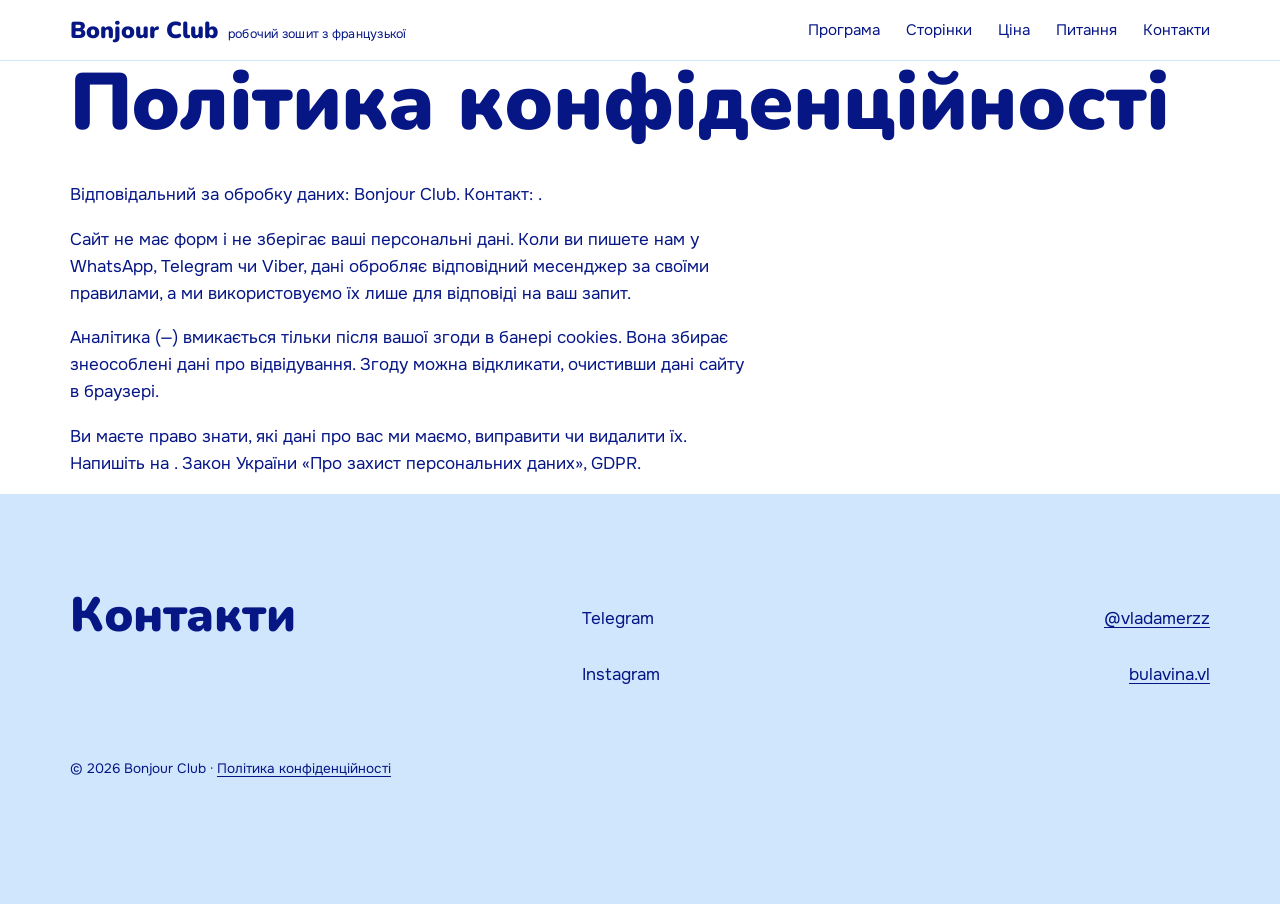
==== privacy/index.html @ 385d6c23 "Update site 2026-11-17" ====
<!doctype html>
<html lang="uk">
<head>
<meta charset="utf-8">
<meta name="viewport" content="width=device-width, initial-scale=1">
<base href="../">
<title>Політика конфіденційності · Bonjour Club</title>
<meta name="description" content="">
<meta name="robots" content="noindex">
<meta property="og:type" content="website">
<meta property="og:title" content="Політика конфіденційності · Bonjour Club">
<meta property="og:description" content="">
<meta property="og:image" content="https://vibecoder-bulavin.github.io/bonjour-club/assets/cover.jpg">
<link rel="icon" href="data:image/svg+xml,%3Csvg%20xmlns%3D%27http%3A//www.w3.org/2000/svg%27%20viewBox%3D%270%200%2064%2064%27%3E%3Crect%20width%3D%2764%27%20height%3D%2764%27%20rx%3D%2712%27%20fill%3D%27%23061685%27/%3E%3Ctext%20x%3D%2732%27%20y%3D%2744%27%20font-size%3D%2736%27%20text-anchor%3D%27middle%27%20fill%3D%27white%27%20font-family%3D%27Georgia%2Cserif%27%3EB%3C/text%3E%3C/svg%3E">
<link rel="preconnect" href="https://fonts.googleapis.com">
<link rel="preconnect" href="https://fonts.gstatic.com" crossorigin>
<link rel="stylesheet" href="https://fonts.googleapis.com/css2?family=Nunito:wght@800;900&family=Onest:wght@400;500;600&display=swap">
<link rel="stylesheet" href="style.css?v=2611172050">

<script type="application/ld+json">{"@context": "https://schema.org", "@type": "Course", "name": "Bonjour Club", "url": "https://vibecoder-bulavin.github.io/bonjour-club/", "image": "https://vibecoder-bulavin.github.io/bonjour-club/assets/cover.jpg", "sameAs": ["https://instagram.com/bulavina.vl"]}</script>
</head>
<body class="p-pop m-seo">
<div class="site">
<header class="top"><div class="wrap bar">
<a class="logo" href="./">Bonjour Club<small>робочий зошит з французької</small></a>
<nav><a href="#programa">Програма</a><a href="#gallery">Сторінки</a><a href="#cina">Ціна</a><a href="#faq">Питання</a><a href="#contacts">Контакти</a></nav>
</div></header>
<main>
<section class="hero"><div class="wrap prose"><h1>Політика конфіденційності</h1><p>Відповідальний за обробку даних: Bonjour Club. Контакт: .</p><p>Сайт не має форм і не зберігає ваші персональні дані. Коли ви пишете нам у WhatsApp, Telegram чи Viber, дані обробляє відповідний месенджер за своїми правилами, а ми використовуємо їх лише для відповіді на ваш запит.</p><p>Аналітика (—) вмикається тільки після вашої згоди в банері cookies. Вона збирає знеособлені дані про відвідування. Згоду можна відкликати, очистивши дані сайту в браузері.</p><p>Ви маєте право знати, які дані про вас ми маємо, виправити чи видалити їх. Напишіть на . Закон України «Про захист персональних даних», GDPR.</p></div></section>
</main>
<footer id="contacts" class="foot"><div class="wrap"><div class="foot-grid"><div><h2>Контакти</h2></div><ul class="contacts"><li><span>Telegram</span><a href="https://t.me/vladamerzz" target="_blank" rel="noopener" data-goal="telegram">@vladamerzz</a></li><li><span>Instagram</span><a href="https://instagram.com/bulavina.vl" target="_blank" rel="noopener">bulavina.vl</a></li></ul></div><p class="muted small">© 2026 Bonjour Club · <a href="privacy/">Політика конфіденційності</a></p></div></footer>
</div>

<div class="mbar"><a href="https://t.me/vladamerzz" class="btn" target="_blank" rel="noopener" data-goal="telegram">Написати в Telegram</a></div>

<script type="application/json" id="cfg">{"msg": "Привіт! Хочу Bonjour Club за 19 €.", "page": "privacy/", "brand": "Bonjour Club", "t": {"err_name": "Вкажіть ім'я", "err_phone": "Перевірте номер телефону", "sending": "Надсилаємо…"}}</script>
<script src="site.js?v=2611172050" defer></script>
</body>
</html>
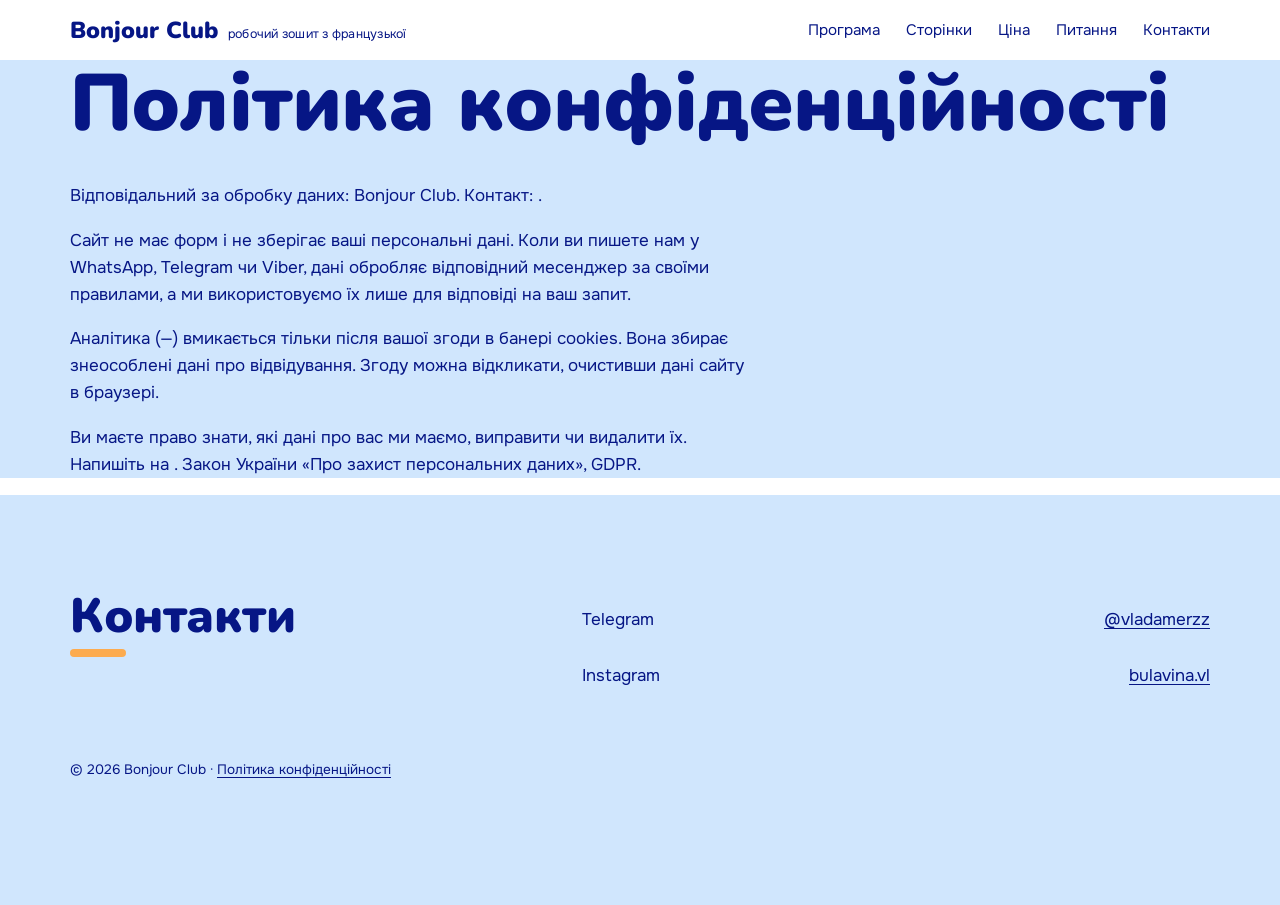
==== commit dd3e8dc2: "Update site 2026-11-17" ====
--- a/privacy/index.html
+++ b/privacy/index.html
@@ -15,7 +15,7 @@
 <link rel="preconnect" href="https://fonts.googleapis.com">
 <link rel="preconnect" href="https://fonts.gstatic.com" crossorigin>
 <link rel="stylesheet" href="https://fonts.googleapis.com/css2?family=Nunito:wght@800;900&family=Onest:wght@400;500;600&display=swap">
-<link rel="stylesheet" href="style.css?v=2611172050">
+<link rel="stylesheet" href="style.css?v=2611172055">
 
 <script type="application/ld+json">{"@context": "https://schema.org", "@type": "Course", "name": "Bonjour Club", "url": "https://vibecoder-bulavin.github.io/bonjour-club/", "image": "https://vibecoder-bulavin.github.io/bonjour-club/assets/cover.jpg", "sameAs": ["https://instagram.com/bulavina.vl"]}</script>
 </head>
@@ -34,6 +34,6 @@
 <div class="mbar"><a href="https://t.me/vladamerzz" class="btn" target="_blank" rel="noopener" data-goal="telegram">Написати в Telegram</a></div>
 
 <script type="application/json" id="cfg">{"msg": "Привіт! Хочу Bonjour Club за 19 €.", "page": "privacy/", "brand": "Bonjour Club", "t": {"err_name": "Вкажіть ім'я", "err_phone": "Перевірте номер телефону", "sending": "Надсилаємо…"}}</script>
-<script src="site.js?v=2611172050" defer></script>
+<script src="site.js?v=2611172055" defer></script>
 </body>
 </html>
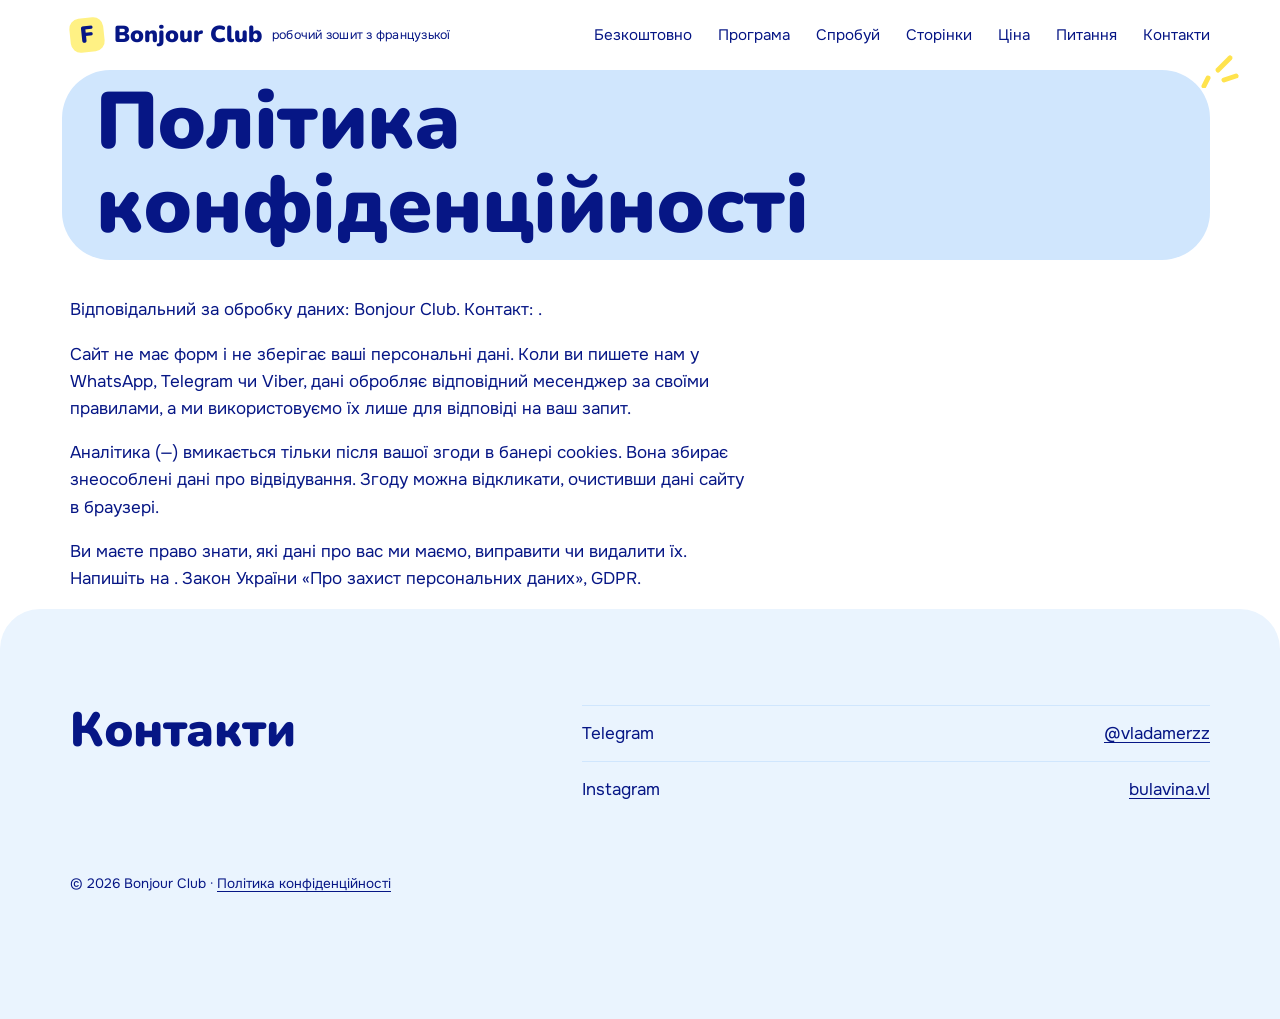
==== commit 041f8234: "Bonjour Club: interactive version, Vercel config" ====
--- a/privacy/index.html
+++ b/privacy/index.html
@@ -10,20 +10,20 @@
 <meta property="og:type" content="website">
 <meta property="og:title" content="Політика конфіденційності · Bonjour Club">
 <meta property="og:description" content="">
-<meta property="og:image" content="https://vibecoder-bulavin.github.io/bonjour-club/assets/cover.jpg">
+<meta property="og:image" content="https://bonjour-club.vercel.app/assets/cover.jpg">
 <link rel="icon" href="data:image/svg+xml,%3Csvg%20xmlns%3D%27http%3A//www.w3.org/2000/svg%27%20viewBox%3D%270%200%2064%2064%27%3E%3Crect%20width%3D%2764%27%20height%3D%2764%27%20rx%3D%2712%27%20fill%3D%27%23061685%27/%3E%3Ctext%20x%3D%2732%27%20y%3D%2744%27%20font-size%3D%2736%27%20text-anchor%3D%27middle%27%20fill%3D%27white%27%20font-family%3D%27Georgia%2Cserif%27%3EB%3C/text%3E%3C/svg%3E">
 <link rel="preconnect" href="https://fonts.googleapis.com">
 <link rel="preconnect" href="https://fonts.gstatic.com" crossorigin>
 <link rel="stylesheet" href="https://fonts.googleapis.com/css2?family=Nunito:wght@800;900&family=Onest:wght@400;500;600&display=swap">
-<link rel="stylesheet" href="style.css?v=2611172055">
+<link rel="stylesheet" href="style.css?v=2611181726">
 
-<script type="application/ld+json">{"@context": "https://schema.org", "@type": "Course", "name": "Bonjour Club", "url": "https://vibecoder-bulavin.github.io/bonjour-club/", "image": "https://vibecoder-bulavin.github.io/bonjour-club/assets/cover.jpg", "sameAs": ["https://instagram.com/bulavina.vl"]}</script>
+<script type="application/ld+json">{"@context": "https://schema.org", "@type": "Course", "name": "Bonjour Club", "url": "https://bonjour-club.vercel.app/", "image": "https://bonjour-club.vercel.app/assets/cover.jpg", "sameAs": ["https://instagram.com/bulavina.vl"]}</script>
 </head>
-<body class="p-pop m-seo">
+<body class="p-pop m-seo anim">
 <div class="site">
 <header class="top"><div class="wrap bar">
 <a class="logo" href="./">Bonjour Club<small>робочий зошит з французької</small></a>
-<nav><a href="#programa">Програма</a><a href="#gallery">Сторінки</a><a href="#cina">Ціна</a><a href="#faq">Питання</a><a href="#contacts">Контакти</a></nav>
+<nav><a href="#free">Безкоштовно</a><a href="#programa">Програма</a><a href="#sprobuy">Спробуй</a><a href="#gallery">Сторінки</a><a href="#cina">Ціна</a><a href="#faq">Питання</a><a href="#contacts">Контакти</a></nav>
 </div></header>
 <main>
 <section class="hero"><div class="wrap prose"><h1>Політика конфіденційності</h1><p>Відповідальний за обробку даних: Bonjour Club. Контакт: .</p><p>Сайт не має форм і не зберігає ваші персональні дані. Коли ви пишете нам у WhatsApp, Telegram чи Viber, дані обробляє відповідний месенджер за своїми правилами, а ми використовуємо їх лише для відповіді на ваш запит.</p><p>Аналітика (—) вмикається тільки після вашої згоди в банері cookies. Вона збирає знеособлені дані про відвідування. Згоду можна відкликати, очистивши дані сайту в браузері.</p><p>Ви маєте право знати, які дані про вас ми маємо, виправити чи видалити їх. Напишіть на . Закон України «Про захист персональних даних», GDPR.</p></div></section>
@@ -31,9 +31,9 @@
 <footer id="contacts" class="foot"><div class="wrap"><div class="foot-grid"><div><h2>Контакти</h2></div><ul class="contacts"><li><span>Telegram</span><a href="https://t.me/vladamerzz" target="_blank" rel="noopener" data-goal="telegram">@vladamerzz</a></li><li><span>Instagram</span><a href="https://instagram.com/bulavina.vl" target="_blank" rel="noopener">bulavina.vl</a></li></ul></div><p class="muted small">© 2026 Bonjour Club · <a href="privacy/">Політика конфіденційності</a></p></div></footer>
 </div>
 
-<div class="mbar"><a href="https://t.me/vladamerzz" class="btn" target="_blank" rel="noopener" data-goal="telegram">Написати в Telegram</a></div>
+<div class="mbar"><a href="https://t.me/vladamerzz" class="btn" target="_blank" rel="noopener" data-goal="telegram">Перший модуль безкоштовно</a></div>
 
 <script type="application/json" id="cfg">{"msg": "Привіт! Хочу Bonjour Club за 19 €.", "page": "privacy/", "brand": "Bonjour Club", "t": {"err_name": "Вкажіть ім'я", "err_phone": "Перевірте номер телефону", "sending": "Надсилаємо…"}}</script>
-<script src="site.js?v=2611172055" defer></script>
+<script src="site.js?v=2611181726" defer></script>
 </body>
 </html>
